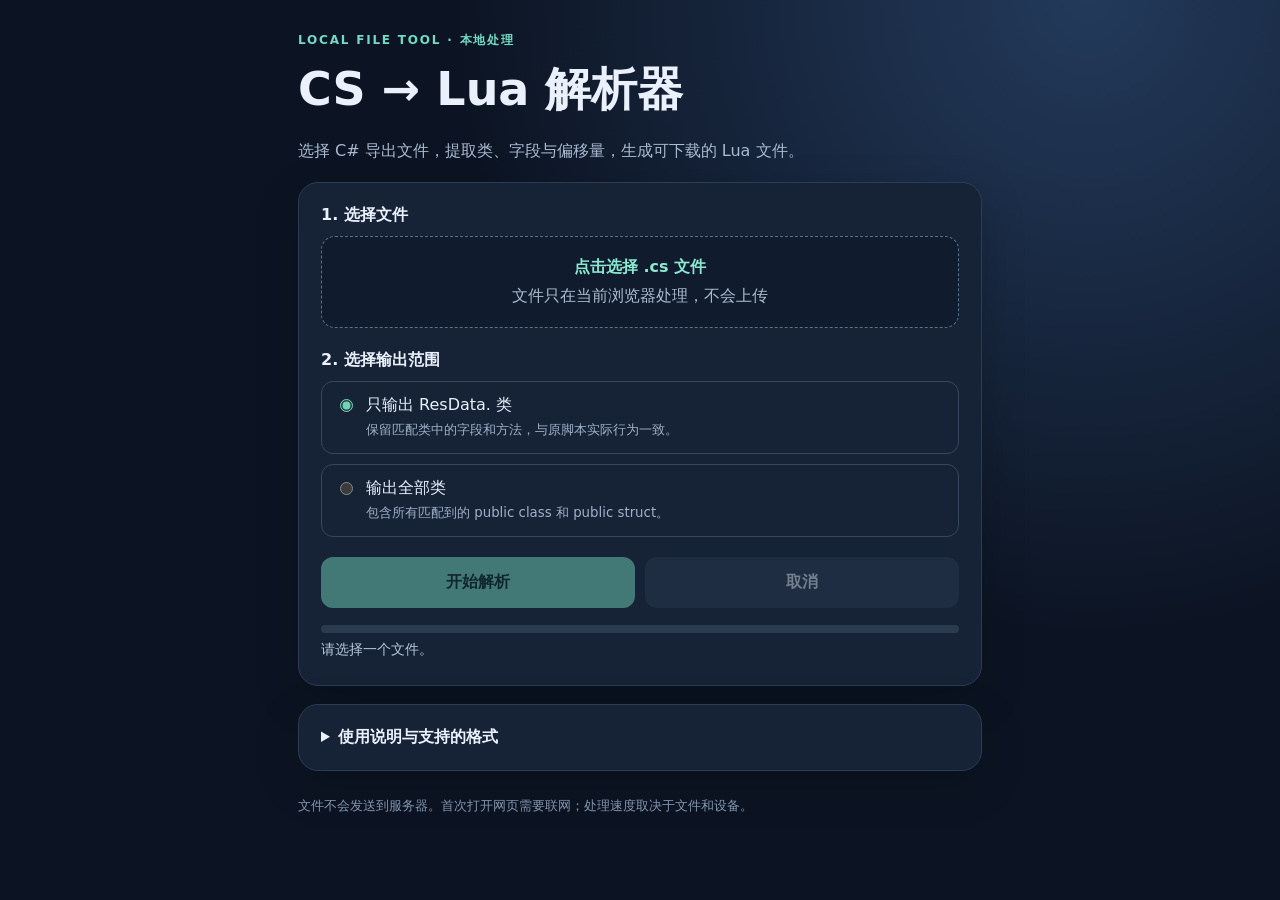
==== cs-lua-parser/index.html @ 9ba4535d "Add mobile C# to Lua parser" ====
<!doctype html>
<html lang="zh-CN"><head><meta charset="utf-8"><meta name="viewport" content="width=device-width,initial-scale=1"><meta name="theme-color" content="#111b2d"><title>CS → Lua 解析器</title><style>
:root{font-family:system-ui,-apple-system,sans-serif;color:#eaf1fc;background:#0c1423;color-scheme:dark}*{box-sizing:border-box}body{margin:0;background:radial-gradient(circle at 85% 0%,#233a5b,#0c1423 45%);min-height:100vh}main{max-width:720px;margin:auto;padding:32px 18px 60px}.tag{color:#72d9c3;font-size:12px;letter-spacing:.15em;font-weight:700}h1{font-size:clamp(30px,7vw,46px);margin:10px 0}p{color:#aabbd1;line-height:1.7}.card{background:#162337;border:1px solid #2b3d54;border-radius:20px;padding:22px;margin-top:18px;box-shadow:0 15px 45px #0003}.label{display:block;font-weight:700;margin:0 0 10px}.filebox{display:block;border:1px dashed #58718f;border-radius:14px;padding:20px;text-align:center;cursor:pointer;background:#101c2e}.filebox strong{color:#8be9d2}.filebox span{display:block;color:#aabbd1;margin-top:8px;word-break:break-all}input[type=file]{position:absolute;width:1px;height:1px;opacity:0}.options{display:grid;gap:10px}.option{display:flex;gap:10px;align-items:flex-start;border:1px solid #34475f;border-radius:12px;padding:13px;cursor:pointer}.option small{display:block;color:#9fb0c8;margin-top:4px;line-height:1.5}input[type=radio]{accent-color:#65d9bc;margin-top:4px}button,.download{border:0;border-radius:12px;font-size:16px;font-weight:700;padding:15px 18px;cursor:pointer}button.primary,.download{background:#79e2c5;color:#092a27}button:disabled{opacity:.45;cursor:not-allowed}.actions{display:flex;gap:10px;margin-top:20px;flex-wrap:wrap}.actions>*{flex:1;text-align:center}.secondary{background:#2a3b51;color:#e4edfa}.download{text-decoration:none;display:none}.bar{height:8px;background:#2c3c50;border-radius:8px;overflow:hidden;margin:17px 0 8px}.fill{height:100%;width:0;background:#79e2c5;transition:width .1s}.status{font-size:14px;color:#b6c8dd;min-height:22px}.stats{display:flex;gap:10px;flex-wrap:wrap;color:#aabbd1;font-size:13px}.stats span{background:#223147;border-radius:8px;padding:8px 10px}.note{font-size:13px}footer{color:#8295ae;font-size:13px;margin-top:24px;line-height:1.7}details summary{cursor:pointer;font-weight:700}code{color:#a6e8d6}
</style></head><body><main><div class="tag">LOCAL FILE TOOL · 本地处理</div><h1>CS → Lua 解析器</h1><p>选择 C# 导出文件，提取类、字段与偏移量，生成可下载的 Lua 文件。</p><section class="card"><label class="label" for="file">1. 选择文件</label><label class="filebox" for="file"><strong>点击选择 .cs 文件</strong><span id="filename">文件只在当前浏览器处理，不会上传</span></label><input id="file" type="file" accept=".cs,.txt,text/plain"><div style="margin-top:22px" class="label">2. 选择输出范围</div><div class="options"><label class="option"><input type="radio" name="mode" value="res" checked><span>只输出 ResData. 类<small>保留匹配类中的字段和方法，与原脚本实际行为一致。</small></span></label><label class="option"><input type="radio" name="mode" value="all"><span>输出全部类<small>包含所有匹配到的 public class 和 public struct。</small></span></label></div><div class="actions"><button id="start" class="primary" disabled>开始解析</button><button id="cancel" class="secondary" disabled>取消</button><a id="download" class="download" download="output.lua">下载 output.lua</a></div><div class="bar" role="progressbar" aria-label="解析进度" aria-valuemin="0" aria-valuemax="100" aria-valuenow="0"><div class="fill" id="fill"></div></div><div class="status" id="status" aria-live="polite">请选择一个文件。</div><div class="stats" id="stats"></div></section><section class="card"><details><summary>使用说明与支持的格式</summary><p>1. 选择手机里的 <code>.cs</code> 文件。<br>2. 选择输出范围并点击「开始解析」。<br>3. 完成后点击「下载 output.lua」。</p><p>按照原脚本的规则识别 <code>public class</code> / <code>public struct</code>、<code>// Fields</code> 和 <code>// Methods</code>；成员行需要包含分号、空格和 <code>//</code>，注释中需要有十六进制偏移量，如 <code>0x10</code>。这不是通用 C# 编译器。</p><p>同名字段或方法会生成重复的 Lua 键，读取 Lua 表时后者会覆盖前者。超大文件可能受到手机内存限制；建议处理时保持网页打开。</p></details></section><footer>文件不会发送到服务器。首次打开网页需要联网；处理速度取决于文件和设备。</footer></main>
<script id="worker-code" type="text/plain">
self.onmessage=async ({data:{file,mode}})=>{try{
 const start=performance.now(), decoder=new TextDecoder('utf-8'), chunkSize=1024*1024;
 let output=['result = {\n'], buffer='', position=0, current='', section='', hadFields=false, hadMethods=false, classes=0,fields=0,methods=0,lines=0;
 const quote=s=>'"'+s.replace(/\\/g,'\\\\').replace(/"/g,'\\"').replace(/\r/g,'\\r').replace(/\n/g,'\\n').replace(/\t/g,'\\t')+'"';
 function endClass(){if(!current)return;if(section)output.push('        },\n');if(!hadFields)output.push('        Fields = {},\n');if(!hadMethods)output.push('        Methods = {},\n');output.push('    },\n');current='';section='';}
 function line(s){lines++; if(/public class|public struct/.test(s)){endClass();let parts=s.trim().split(/\s+/);current=parts[2]||'';section='';hadFields=false;hadMethods=false;if(mode==='res'&&!current.startsWith('ResData.'))current='';if(current){classes++;output.push('    [',quote(current),'] = {\n');}}
 if(s.includes('// Fields')&&current){if(section==='methods')output.push('        },\n');section='fields';hadFields=true;output.push('        Fields = {\n');}
 if(s.includes('// Methods')&&current){if(section==='fields')output.push('        },\n');section='methods';hadMethods=true;output.push('        Methods = {\n');}
 if(!current||!section||!s.includes('; //'))return;let semi=s.indexOf(';'),comment=s.indexOf('//');if(semi<0||comment<0)return;let m=s.slice(comment).match(/0x[0-9a-fA-F]+/);if(!m)return;let decl=s.slice(0,semi).trim();if(section==='fields'){let p=decl.split(/\s+/),name=p.pop();let type=decl.replace(/\s*[^\s]+$/,'').replace(/^(public|private|protected|internal)\s+/,'').trim();if(name){fields++;output.push('            [',quote(name),'] = { offset = ',m[0],', type = ',quote(type),' },\n');}}else{let idx=decl.indexOf('('),name;if(idx>=0){let p=decl.slice(0,idx).split(/\s+/);name=p[p.length-1];}else name=(decl.match(/[a-zA-Z0-9_]+/)||[])[0];if(name){methods++;output.push('            [',quote(name),'] = { offset = ',m[0],', signature = ',quote(decl),' },\n');}} }
 while(position<file.size){let end=Math.min(position+chunkSize,file.size);buffer+=decoder.decode(await file.slice(position,end).arrayBuffer(),{stream:end<file.size});position=end;let startIndex=0,idx;while((idx=buffer.indexOf('\n',startIndex))!==-1){let row=buffer.slice(startIndex,idx);if(row.endsWith('\r'))row=row.slice(0,-1);line(row);startIndex=idx+1;}buffer=buffer.slice(startIndex);self.postMessage({type:'progress',percent:Math.floor(position/file.size*100)});}
 if(buffer)line(buffer.endsWith('\r')?buffer.slice(0,-1):buffer);endClass();output.push('}\n');const blob=new Blob(output,{type:'text/plain;charset=utf-8'});self.postMessage({type:'done',blob,classes,fields,methods,lines,seconds:((performance.now()-start)/1000).toFixed(2)});
 }catch(e){self.postMessage({type:'error',message:e.message||String(e)});}};
</script><script>
const file=document.querySelector('#file'),start=document.querySelector('#start'),cancel=document.querySelector('#cancel'),download=document.querySelector('#download'),status=document.querySelector('#status'),fill=document.querySelector('#fill'),bar=document.querySelector('[role=progressbar]'),stats=document.querySelector('#stats');let worker=null,url=null;
function progress(n){fill.style.width=n+'%';bar.setAttribute('aria-valuenow',n)}function resetDownload(){if(url)URL.revokeObjectURL(url);url=null;download.removeAttribute('href');download.style.display='none'}function stop(){if(worker){worker.terminate();worker=null}cancel.disabled=true;start.disabled=!file.files.length;file.disabled=false;document.querySelectorAll('[name=mode]').forEach(e=>e.disabled=false)}
file.addEventListener('change',()=>{resetDownload();stats.textContent='';progress(0);let f=file.files[0];document.querySelector('#filename').textContent=f?f.name+' · '+(f.size/1024/1024).toFixed(2)+' MB':'文件只在当前浏览器处理，不会上传';start.disabled=!f;status.textContent=f?'文件已就绪。':'请选择一个文件。'});
start.onclick=()=>{let f=file.files[0];if(!f)return;resetDownload();stats.textContent='';progress(0);start.disabled=true;cancel.disabled=false;file.disabled=true;document.querySelectorAll('[name=mode]').forEach(e=>e.disabled=true);status.textContent='正在本机解析，请保持页面打开…';let blob=new Blob([document.querySelector('#worker-code').textContent],{type:'text/javascript'}),workerUrl=URL.createObjectURL(blob);worker=new Worker(workerUrl);URL.revokeObjectURL(workerUrl);worker.onmessage=({data:d})=>{if(d.type==='progress'){progress(d.percent);status.textContent='正在解析：'+d.percent+'%';}else if(d.type==='done'){progress(100);url=URL.createObjectURL(d.blob);download.href=url;download.style.display='block';status.textContent=d.classes?'解析完成，可以下载。':'解析完成，但没有匹配到类。请检查筛选模式和文件格式。';for(const s of ['类 '+d.classes,'字段 '+d.fields,'方法 '+d.methods,'耗时 '+d.seconds+' 秒']){let el=document.createElement('span');el.textContent=s;stats.appendChild(el)}stop()}else if(d.type==='error'){status.textContent='解析失败：'+d.message;stop()}};worker.onerror=()=>{status.textContent='解析失败，请尝试更小的文件或更换浏览器。';stop()};worker.postMessage({file:f,mode:document.querySelector('[name=mode]:checked').value});};cancel.onclick=()=>{stop();progress(0);status.textContent='已取消解析。'};
</script></body></html>
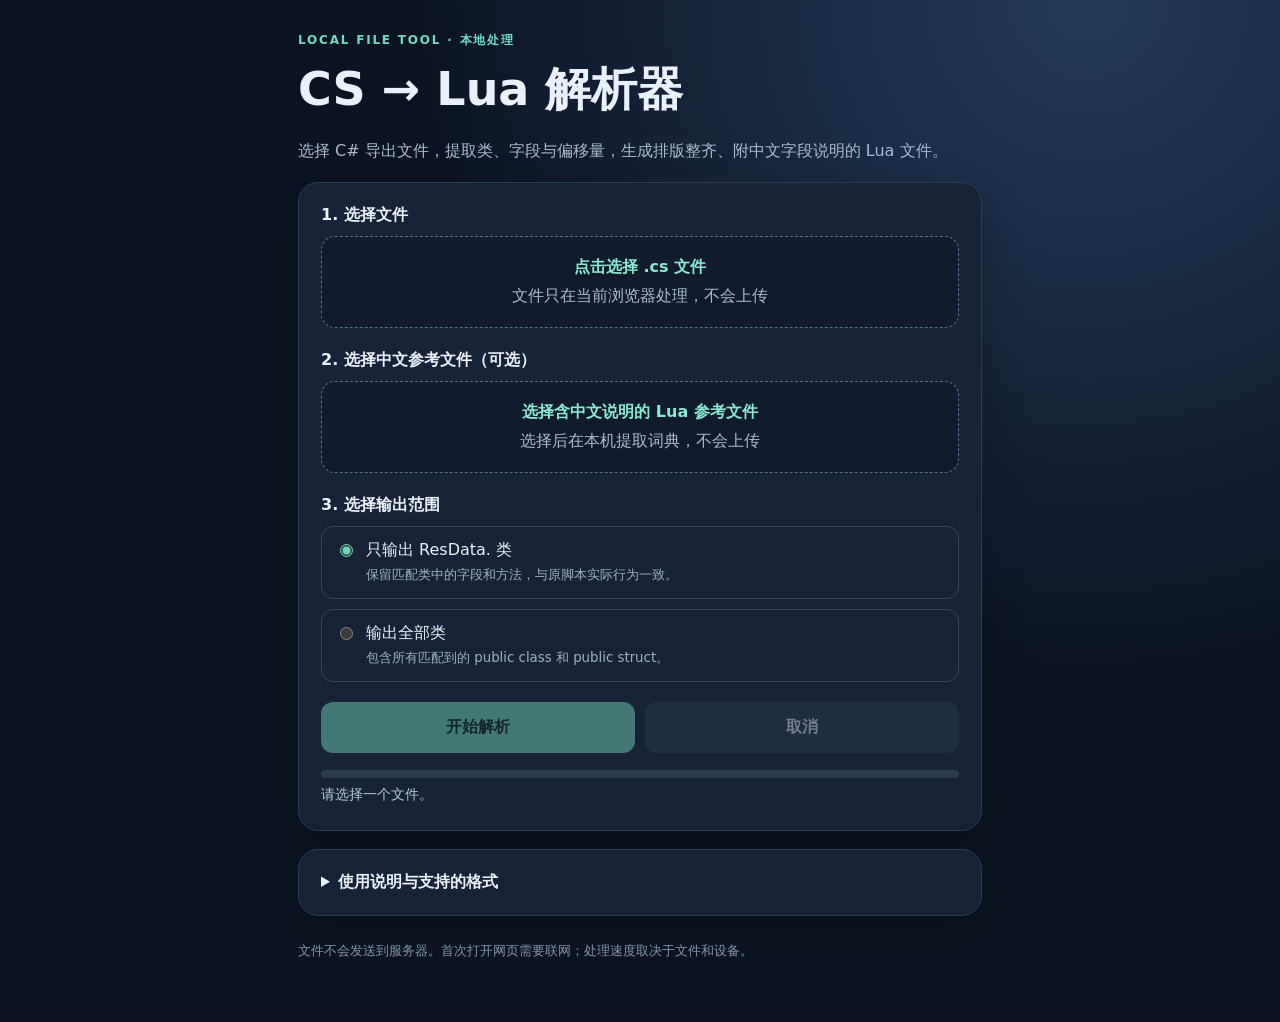
==== commit 73e016b3: "Format Lua output and support local translation references" ====
--- a/cs-lua-parser/index.html
+++ b/cs-lua-parser/index.html
@@ -1,23 +1,24 @@
 <!doctype html>
 <html lang="zh-CN"><head><meta charset="utf-8"><meta name="viewport" content="width=device-width,initial-scale=1"><meta name="theme-color" content="#111b2d"><title>CS → Lua 解析器</title><style>
 :root{font-family:system-ui,-apple-system,sans-serif;color:#eaf1fc;background:#0c1423;color-scheme:dark}*{box-sizing:border-box}body{margin:0;background:radial-gradient(circle at 85% 0%,#233a5b,#0c1423 45%);min-height:100vh}main{max-width:720px;margin:auto;padding:32px 18px 60px}.tag{color:#72d9c3;font-size:12px;letter-spacing:.15em;font-weight:700}h1{font-size:clamp(30px,7vw,46px);margin:10px 0}p{color:#aabbd1;line-height:1.7}.card{background:#162337;border:1px solid #2b3d54;border-radius:20px;padding:22px;margin-top:18px;box-shadow:0 15px 45px #0003}.label{display:block;font-weight:700;margin:0 0 10px}.filebox{display:block;border:1px dashed #58718f;border-radius:14px;padding:20px;text-align:center;cursor:pointer;background:#101c2e}.filebox strong{color:#8be9d2}.filebox span{display:block;color:#aabbd1;margin-top:8px;word-break:break-all}input[type=file]{position:absolute;width:1px;height:1px;opacity:0}.options{display:grid;gap:10px}.option{display:flex;gap:10px;align-items:flex-start;border:1px solid #34475f;border-radius:12px;padding:13px;cursor:pointer}.option small{display:block;color:#9fb0c8;margin-top:4px;line-height:1.5}input[type=radio]{accent-color:#65d9bc;margin-top:4px}button,.download{border:0;border-radius:12px;font-size:16px;font-weight:700;padding:15px 18px;cursor:pointer}button.primary,.download{background:#79e2c5;color:#092a27}button:disabled{opacity:.45;cursor:not-allowed}.actions{display:flex;gap:10px;margin-top:20px;flex-wrap:wrap}.actions>*{flex:1;text-align:center}.secondary{background:#2a3b51;color:#e4edfa}.download{text-decoration:none;display:none}.bar{height:8px;background:#2c3c50;border-radius:8px;overflow:hidden;margin:17px 0 8px}.fill{height:100%;width:0;background:#79e2c5;transition:width .1s}.status{font-size:14px;color:#b6c8dd;min-height:22px}.stats{display:flex;gap:10px;flex-wrap:wrap;color:#aabbd1;font-size:13px}.stats span{background:#223147;border-radius:8px;padding:8px 10px}.note{font-size:13px}footer{color:#8295ae;font-size:13px;margin-top:24px;line-height:1.7}details summary{cursor:pointer;font-weight:700}code{color:#a6e8d6}
-</style></head><body><main><div class="tag">LOCAL FILE TOOL · 本地处理</div><h1>CS → Lua 解析器</h1><p>选择 C# 导出文件，提取类、字段与偏移量，生成可下载的 Lua 文件。</p><section class="card"><label class="label" for="file">1. 选择文件</label><label class="filebox" for="file"><strong>点击选择 .cs 文件</strong><span id="filename">文件只在当前浏览器处理，不会上传</span></label><input id="file" type="file" accept=".cs,.txt,text/plain"><div style="margin-top:22px" class="label">2. 选择输出范围</div><div class="options"><label class="option"><input type="radio" name="mode" value="res" checked><span>只输出 ResData. 类<small>保留匹配类中的字段和方法，与原脚本实际行为一致。</small></span></label><label class="option"><input type="radio" name="mode" value="all"><span>输出全部类<small>包含所有匹配到的 public class 和 public struct。</small></span></label></div><div class="actions"><button id="start" class="primary" disabled>开始解析</button><button id="cancel" class="secondary" disabled>取消</button><a id="download" class="download" download="output.lua">下载 output.lua</a></div><div class="bar" role="progressbar" aria-label="解析进度" aria-valuemin="0" aria-valuemax="100" aria-valuenow="0"><div class="fill" id="fill"></div></div><div class="status" id="status" aria-live="polite">请选择一个文件。</div><div class="stats" id="stats"></div></section><section class="card"><details><summary>使用说明与支持的格式</summary><p>1. 选择手机里的 <code>.cs</code> 文件。<br>2. 选择输出范围并点击「开始解析」。<br>3. 完成后点击「下载 output.lua」。</p><p>按照原脚本的规则识别 <code>public class</code> / <code>public struct</code>、<code>// Fields</code> 和 <code>// Methods</code>；成员行需要包含分号、空格和 <code>//</code>，注释中需要有十六进制偏移量，如 <code>0x10</code>。这不是通用 C# 编译器。</p><p>同名字段或方法会生成重复的 Lua 键，读取 Lua 表时后者会覆盖前者。超大文件可能受到手机内存限制；建议处理时保持网页打开。</p></details></section><footer>文件不会发送到服务器。首次打开网页需要联网；处理速度取决于文件和设备。</footer></main>
+</style></head><body><main><div class="tag">LOCAL FILE TOOL · 本地处理</div><h1>CS → Lua 解析器</h1><p>选择 C# 导出文件，提取类、字段与偏移量，生成排版整齐、附中文字段说明的 Lua 文件。</p><section class="card"><label class="label" for="file">1. 选择文件</label><label class="filebox" for="file"><strong>点击选择 .cs 文件</strong><span id="filename">文件只在当前浏览器处理，不会上传</span></label><input id="file" type="file" accept=".cs,.txt,text/plain"><div style="margin-top:22px" class="label">2. 选择中文参考文件（可选）</div><label class="filebox" for="reference"><strong>选择含中文说明的 Lua 参考文件</strong><span id="refname">选择后在本机提取词典，不会上传</span></label><input id="reference" type="file" accept=".lua,.bin,.txt,text/plain"><div style="margin-top:22px" class="label">3. 选择输出范围</div><div class="options"><label class="option"><input type="radio" name="mode" value="res" checked><span>只输出 ResData. 类<small>保留匹配类中的字段和方法，与原脚本实际行为一致。</small></span></label><label class="option"><input type="radio" name="mode" value="all"><span>输出全部类<small>包含所有匹配到的 public class 和 public struct。</small></span></label></div><div class="actions"><button id="start" class="primary" disabled>开始解析</button><button id="cancel" class="secondary" disabled>取消</button><a id="download" class="download" download="output.lua">下载 output.lua</a></div><div class="bar" role="progressbar" aria-label="解析进度" aria-valuemin="0" aria-valuemax="100" aria-valuenow="0"><div class="fill" id="fill"></div></div><div class="status" id="status" aria-live="polite">请选择一个文件。</div><div class="stats" id="stats"></div></section><section class="card"><details><summary>使用说明与支持的格式</summary><p>1. 选择手机里的 <code>.cs</code> 文件。<br>2. 选择输出范围并点击「开始解析」。<br>3. 如需中文说明，选择含中文的 Lua 参考文件。<br>4. 完成后点击「下载 output.lua」。</p><p>按照原脚本的规则识别 <code>public class</code> / <code>public struct</code>、<code>// Fields</code> 和 <code>// Methods</code>；成员行需要包含分号、空格和 <code>//</code>，注释中需要有十六进制偏移量，如 <code>0x10</code>。这不是通用 C# 编译器。</p><p>选择参考文件后，字段中文说明根据参考文件中的名称匹配，优先匹配类名和字段名，其次使用含义唯一的字段名；不匹配时保留原文，说明仅供参考。中文写在注释中，不会改变原有数据。<br>同名字段或方法会生成重复的 Lua 键，读取 Lua 表时后者会覆盖前者。超大文件可能受到手机内存限制；建议处理时保持网页打开。</p></details></section><footer>文件不会发送到服务器。首次打开网页需要联网；处理速度取决于文件和设备。</footer></main>
 <script id="worker-code" type="text/plain">
-self.onmessage=async ({data:{file,mode}})=>{try{
+self.onmessage=async ({data:{file,mode,translations}})=>{try{
  const start=performance.now(), decoder=new TextDecoder('utf-8'), chunkSize=1024*1024;
- let output=['result = {\n'], buffer='', position=0, current='', section='', hadFields=false, hadMethods=false, classes=0,fields=0,methods=0,lines=0;
+ let output=['result = {\n'], buffer='', position=0, current='', section='', hadFields=false, hadMethods=false, classes=0,fields=0,methods=0,lines=0,translated=0;
  const quote=s=>'"'+s.replace(/\\/g,'\\\\').replace(/"/g,'\\"').replace(/\r/g,'\\r').replace(/\n/g,'\\n').replace(/\t/g,'\\t')+'"';
  function endClass(){if(!current)return;if(section)output.push('        },\n');if(!hadFields)output.push('        Fields = {},\n');if(!hadMethods)output.push('        Methods = {},\n');output.push('    },\n');current='';section='';}
  function line(s){lines++; if(/public class|public struct/.test(s)){endClass();let parts=s.trim().split(/\s+/);current=parts[2]||'';section='';hadFields=false;hadMethods=false;if(mode==='res'&&!current.startsWith('ResData.'))current='';if(current){classes++;output.push('    [',quote(current),'] = {\n');}}
  if(s.includes('// Fields')&&current){if(section==='methods')output.push('        },\n');section='fields';hadFields=true;output.push('        Fields = {\n');}
  if(s.includes('// Methods')&&current){if(section==='fields')output.push('        },\n');section='methods';hadMethods=true;output.push('        Methods = {\n');}
- if(!current||!section||!s.includes('; //'))return;let semi=s.indexOf(';'),comment=s.indexOf('//');if(semi<0||comment<0)return;let m=s.slice(comment).match(/0x[0-9a-fA-F]+/);if(!m)return;let decl=s.slice(0,semi).trim();if(section==='fields'){let p=decl.split(/\s+/),name=p.pop();let type=decl.replace(/\s*[^\s]+$/,'').replace(/^(public|private|protected|internal)\s+/,'').trim();if(name){fields++;output.push('            [',quote(name),'] = { offset = ',m[0],', type = ',quote(type),' },\n');}}else{let idx=decl.indexOf('('),name;if(idx>=0){let p=decl.slice(0,idx).split(/\s+/);name=p[p.length-1];}else name=(decl.match(/[a-zA-Z0-9_]+/)||[])[0];if(name){methods++;output.push('            [',quote(name),'] = { offset = ',m[0],', signature = ',quote(decl),' },\n');}} }
+ if(!current||!section||!s.includes('; //'))return;let semi=s.indexOf(';'),comment=s.indexOf('//');if(semi<0||comment<0)return;let m=s.slice(comment).match(/0x[0-9a-fA-F]+/);if(!m)return;let decl=s.slice(0,semi).trim();if(section==='fields'){let p=decl.split(/\s+/),name=p.pop();let type=decl.replace(/\s*[^\s]+$/,'').replace(/^(public|private|protected|internal)\s+/,'').trim();if(name){fields++;let className=current.split('.').pop(), direct=(translations.classes[className]||{})[name], fallback=translations.unique[name], translation=direct||fallback;if(translation)translated++;output.push('            [',quote(name),'] = {\n                offset = ',m[0],',\n                type = ',quote(type),',\n            },',translation?' -- '+translation.replace(/[\r\n]/g,' '):'', '\n');}}else{let idx=decl.indexOf('('),name;if(idx>=0){let p=decl.slice(0,idx).split(/\s+/);name=p[p.length-1];}else name=(decl.match(/[a-zA-Z0-9_]+/)||[])[0];if(name){methods++;output.push('            [',quote(name),'] = {\n                offset = ',m[0],',\n                signature = ',quote(decl),',\n            },\n');}} }
  while(position<file.size){let end=Math.min(position+chunkSize,file.size);buffer+=decoder.decode(await file.slice(position,end).arrayBuffer(),{stream:end<file.size});position=end;let startIndex=0,idx;while((idx=buffer.indexOf('\n',startIndex))!==-1){let row=buffer.slice(startIndex,idx);if(row.endsWith('\r'))row=row.slice(0,-1);line(row);startIndex=idx+1;}buffer=buffer.slice(startIndex);self.postMessage({type:'progress',percent:Math.floor(position/file.size*100)});}
- if(buffer)line(buffer.endsWith('\r')?buffer.slice(0,-1):buffer);endClass();output.push('}\n');const blob=new Blob(output,{type:'text/plain;charset=utf-8'});self.postMessage({type:'done',blob,classes,fields,methods,lines,seconds:((performance.now()-start)/1000).toFixed(2)});
+ if(buffer)line(buffer.endsWith('\r')?buffer.slice(0,-1):buffer);endClass();output.push('}\n');const blob=new Blob(output,{type:'text/plain;charset=utf-8'});self.postMessage({type:'done',blob,classes,fields,methods,lines,translated,seconds:((performance.now()-start)/1000).toFixed(2)});
  }catch(e){self.postMessage({type:'error',message:e.message||String(e)});}};
 </script><script>
-const file=document.querySelector('#file'),start=document.querySelector('#start'),cancel=document.querySelector('#cancel'),download=document.querySelector('#download'),status=document.querySelector('#status'),fill=document.querySelector('#fill'),bar=document.querySelector('[role=progressbar]'),stats=document.querySelector('#stats');let worker=null,url=null;
-function progress(n){fill.style.width=n+'%';bar.setAttribute('aria-valuenow',n)}function resetDownload(){if(url)URL.revokeObjectURL(url);url=null;download.removeAttribute('href');download.style.display='none'}function stop(){if(worker){worker.terminate();worker=null}cancel.disabled=true;start.disabled=!file.files.length;file.disabled=false;document.querySelectorAll('[name=mode]').forEach(e=>e.disabled=false)}
+const file=document.querySelector('#file'),start=document.querySelector('#start'),cancel=document.querySelector('#cancel'),download=document.querySelector('#download'),status=document.querySelector('#status'),fill=document.querySelector('#fill'),bar=document.querySelector('[role=progressbar]'),stats=document.querySelector('#stats');let worker=null,url=null,translations={classes:{},unique:{}};const reference=document.querySelector('#reference');
+function progress(n){fill.style.width=n+'%';bar.setAttribute('aria-valuenow',n)}function resetDownload(){if(url)URL.revokeObjectURL(url);url=null;download.removeAttribute('href');download.style.display='none'}function stop(){reference.disabled=false;if(worker){worker.terminate();worker=null}cancel.disabled=true;start.disabled=!file.files.length;file.disabled=false;document.querySelectorAll('[name=mode]').forEach(e=>e.disabled=false)}
 file.addEventListener('change',()=>{resetDownload();stats.textContent='';progress(0);let f=file.files[0];document.querySelector('#filename').textContent=f?f.name+' · '+(f.size/1024/1024).toFixed(2)+' MB':'文件只在当前浏览器处理，不会上传';start.disabled=!f;status.textContent=f?'文件已就绪。':'请选择一个文件。'});
-start.onclick=()=>{let f=file.files[0];if(!f)return;resetDownload();stats.textContent='';progress(0);start.disabled=true;cancel.disabled=false;file.disabled=true;document.querySelectorAll('[name=mode]').forEach(e=>e.disabled=true);status.textContent='正在本机解析，请保持页面打开…';let blob=new Blob([document.querySelector('#worker-code').textContent],{type:'text/javascript'}),workerUrl=URL.createObjectURL(blob);worker=new Worker(workerUrl);URL.revokeObjectURL(workerUrl);worker.onmessage=({data:d})=>{if(d.type==='progress'){progress(d.percent);status.textContent='正在解析：'+d.percent+'%';}else if(d.type==='done'){progress(100);url=URL.createObjectURL(d.blob);download.href=url;download.style.display='block';status.textContent=d.classes?'解析完成，可以下载。':'解析完成，但没有匹配到类。请检查筛选模式和文件格式。';for(const s of ['类 '+d.classes,'字段 '+d.fields,'方法 '+d.methods,'耗时 '+d.seconds+' 秒']){let el=document.createElement('span');el.textContent=s;stats.appendChild(el)}stop()}else if(d.type==='error'){status.textContent='解析失败：'+d.message;stop()}};worker.onerror=()=>{status.textContent='解析失败，请尝试更小的文件或更换浏览器。';stop()};worker.postMessage({file:f,mode:document.querySelector('[name=mode]:checked').value});};cancel.onclick=()=>{stop();progress(0);status.textContent='已取消解析。'};
+reference.addEventListener('change',async()=>{const f=reference.files[0];translations={classes:{},unique:{}};document.querySelector('#refname').textContent=f?'正在读取 '+f.name+'…':'选择后在本机提取词典，不会上传';if(!f)return;start.disabled=true;try{const text=await f.text(), candidates=Object.create(null);let cls='';for(const line of text.split(/\r?\n/)){let c=line.match(/^\s*\['([^']+)'\] = \{\s*-- table\(/);if(c&&!line.startsWith('\t\t'))cls=c[1];let m=line.match(/\['name'\] = '([^']*)'/);if(!m)continue;let parts=m[1].split('\\n');if(parts.length<2||!/[\u4e00-\u9fff]/.test(parts[1]))continue;let words=parts[0].trim().split(/\s+/),name=words[words.length-1],zh=parts[1];if(!name||!zh)continue;(translations.classes[cls]??=Object.create(null))[name]=zh;(candidates[name]??=new Set()).add(zh)}for(const [name,values] of Object.entries(candidates))if(values.size===1)translations.unique[name]=[...values][0];document.querySelector('#refname').textContent=f.name+' · 已加载 '+Object.keys(translations.unique).length+' 条不冲突字段说明';}catch(e){document.querySelector('#refname').textContent='参考文件读取失败：'+e.message}finally{start.disabled=!file.files.length}});
+start.onclick=()=>{let f=file.files[0];if(!f)return;resetDownload();stats.textContent='';progress(0);start.disabled=true;cancel.disabled=false;file.disabled=true;reference.disabled=true;document.querySelectorAll('[name=mode]').forEach(e=>e.disabled=true);status.textContent='正在本机解析，请保持页面打开…';let blob=new Blob([document.querySelector('#worker-code').textContent],{type:'text/javascript'}),workerUrl=URL.createObjectURL(blob);worker=new Worker(workerUrl);URL.revokeObjectURL(workerUrl);worker.onmessage=({data:d})=>{if(d.type==='progress'){progress(d.percent);status.textContent='正在解析：'+d.percent+'%';}else if(d.type==='done'){progress(100);url=URL.createObjectURL(d.blob);download.href=url;download.style.display='block';status.textContent=d.classes?'解析完成，可以下载。':'解析完成，但没有匹配到类。请检查筛选模式和文件格式。';for(const s of ['类 '+d.classes,'字段 '+d.fields,'方法 '+d.methods,'已翻译字段 '+d.translated,'耗时 '+d.seconds+' 秒']){let el=document.createElement('span');el.textContent=s;stats.appendChild(el)}stop()}else if(d.type==='error'){status.textContent='解析失败：'+d.message;stop()}};worker.onerror=()=>{status.textContent='解析失败，请尝试更小的文件或更换浏览器。';stop()};worker.postMessage({file:f,mode:document.querySelector('[name=mode]:checked').value,translations});};cancel.onclick=()=>{stop();progress(0);status.textContent='已取消解析。'};
 </script></body></html>
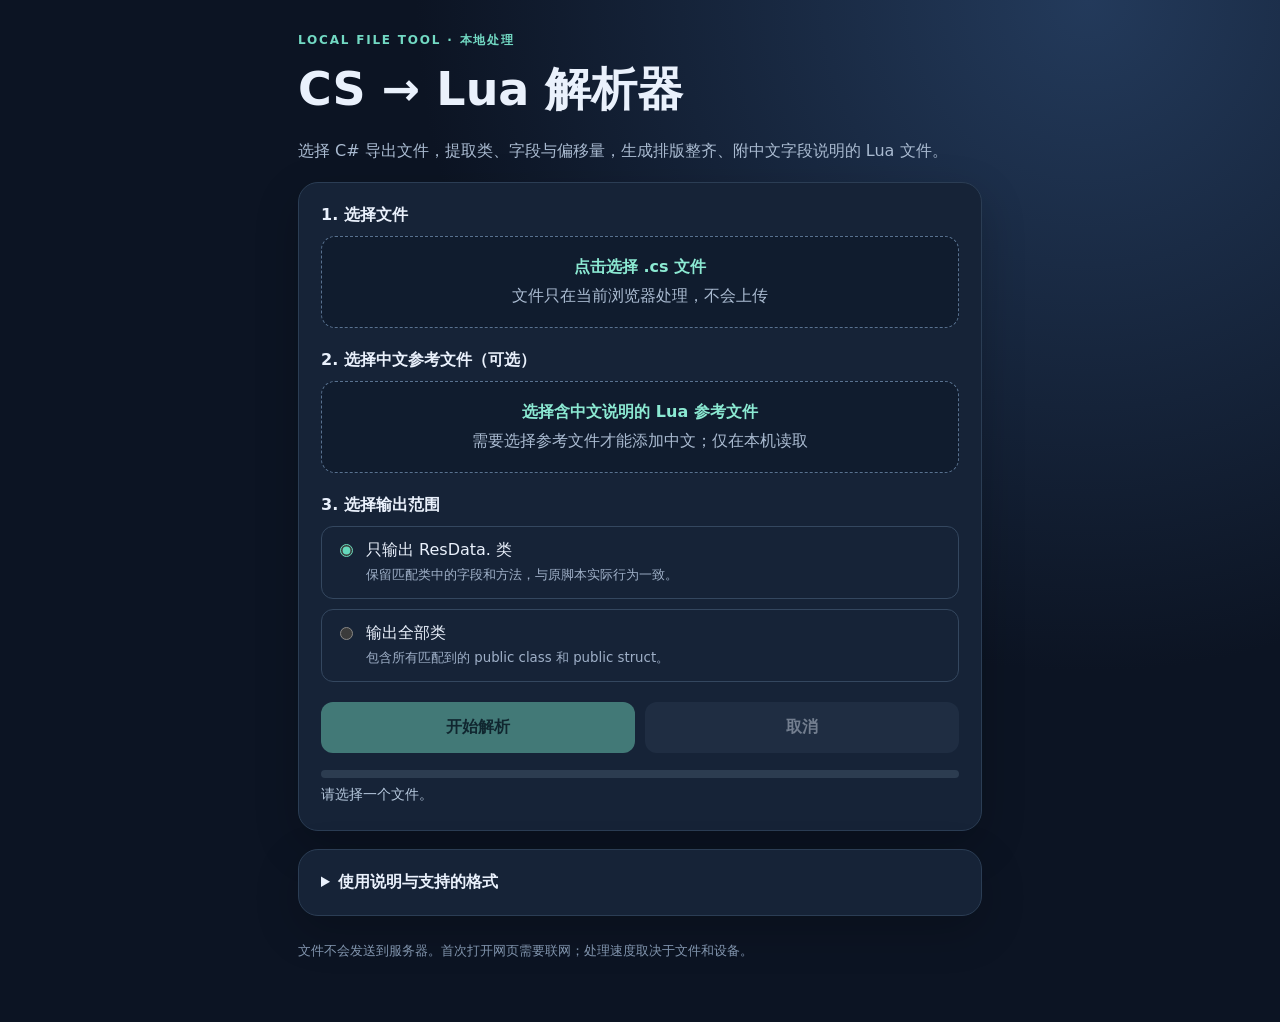
==== commit e8323b29: "Handle more C# field and class formats" ====
--- a/cs-lua-parser/index.html
+++ b/cs-lua-parser/index.html
@@ -1,17 +1,17 @@
 <!doctype html>
 <html lang="zh-CN"><head><meta charset="utf-8"><meta name="viewport" content="width=device-width,initial-scale=1"><meta name="theme-color" content="#111b2d"><title>CS → Lua 解析器</title><style>
 :root{font-family:system-ui,-apple-system,sans-serif;color:#eaf1fc;background:#0c1423;color-scheme:dark}*{box-sizing:border-box}body{margin:0;background:radial-gradient(circle at 85% 0%,#233a5b,#0c1423 45%);min-height:100vh}main{max-width:720px;margin:auto;padding:32px 18px 60px}.tag{color:#72d9c3;font-size:12px;letter-spacing:.15em;font-weight:700}h1{font-size:clamp(30px,7vw,46px);margin:10px 0}p{color:#aabbd1;line-height:1.7}.card{background:#162337;border:1px solid #2b3d54;border-radius:20px;padding:22px;margin-top:18px;box-shadow:0 15px 45px #0003}.label{display:block;font-weight:700;margin:0 0 10px}.filebox{display:block;border:1px dashed #58718f;border-radius:14px;padding:20px;text-align:center;cursor:pointer;background:#101c2e}.filebox strong{color:#8be9d2}.filebox span{display:block;color:#aabbd1;margin-top:8px;word-break:break-all}input[type=file]{position:absolute;width:1px;height:1px;opacity:0}.options{display:grid;gap:10px}.option{display:flex;gap:10px;align-items:flex-start;border:1px solid #34475f;border-radius:12px;padding:13px;cursor:pointer}.option small{display:block;color:#9fb0c8;margin-top:4px;line-height:1.5}input[type=radio]{accent-color:#65d9bc;margin-top:4px}button,.download{border:0;border-radius:12px;font-size:16px;font-weight:700;padding:15px 18px;cursor:pointer}button.primary,.download{background:#79e2c5;color:#092a27}button:disabled{opacity:.45;cursor:not-allowed}.actions{display:flex;gap:10px;margin-top:20px;flex-wrap:wrap}.actions>*{flex:1;text-align:center}.secondary{background:#2a3b51;color:#e4edfa}.download{text-decoration:none;display:none}.bar{height:8px;background:#2c3c50;border-radius:8px;overflow:hidden;margin:17px 0 8px}.fill{height:100%;width:0;background:#79e2c5;transition:width .1s}.status{font-size:14px;color:#b6c8dd;min-height:22px}.stats{display:flex;gap:10px;flex-wrap:wrap;color:#aabbd1;font-size:13px}.stats span{background:#223147;border-radius:8px;padding:8px 10px}.note{font-size:13px}footer{color:#8295ae;font-size:13px;margin-top:24px;line-height:1.7}details summary{cursor:pointer;font-weight:700}code{color:#a6e8d6}
-</style></head><body><main><div class="tag">LOCAL FILE TOOL · 本地处理</div><h1>CS → Lua 解析器</h1><p>选择 C# 导出文件，提取类、字段与偏移量，生成排版整齐、附中文字段说明的 Lua 文件。</p><section class="card"><label class="label" for="file">1. 选择文件</label><label class="filebox" for="file"><strong>点击选择 .cs 文件</strong><span id="filename">文件只在当前浏览器处理，不会上传</span></label><input id="file" type="file" accept=".cs,.txt,text/plain"><div style="margin-top:22px" class="label">2. 选择中文参考文件（可选）</div><label class="filebox" for="reference"><strong>选择含中文说明的 Lua 参考文件</strong><span id="refname">选择后在本机提取词典，不会上传</span></label><input id="reference" type="file" accept=".lua,.bin,.txt,text/plain"><div style="margin-top:22px" class="label">3. 选择输出范围</div><div class="options"><label class="option"><input type="radio" name="mode" value="res" checked><span>只输出 ResData. 类<small>保留匹配类中的字段和方法，与原脚本实际行为一致。</small></span></label><label class="option"><input type="radio" name="mode" value="all"><span>输出全部类<small>包含所有匹配到的 public class 和 public struct。</small></span></label></div><div class="actions"><button id="start" class="primary" disabled>开始解析</button><button id="cancel" class="secondary" disabled>取消</button><a id="download" class="download" download="output.lua">下载 output.lua</a></div><div class="bar" role="progressbar" aria-label="解析进度" aria-valuemin="0" aria-valuemax="100" aria-valuenow="0"><div class="fill" id="fill"></div></div><div class="status" id="status" aria-live="polite">请选择一个文件。</div><div class="stats" id="stats"></div></section><section class="card"><details><summary>使用说明与支持的格式</summary><p>1. 选择手机里的 <code>.cs</code> 文件。<br>2. 选择输出范围并点击「开始解析」。<br>3. 如需中文说明，选择含中文的 Lua 参考文件。<br>4. 完成后点击「下载 output.lua」。</p><p>按照原脚本的规则识别 <code>public class</code> / <code>public struct</code>、<code>// Fields</code> 和 <code>// Methods</code>；成员行需要包含分号、空格和 <code>//</code>，注释中需要有十六进制偏移量，如 <code>0x10</code>。这不是通用 C# 编译器。</p><p>选择参考文件后，字段中文说明根据参考文件中的名称匹配，优先匹配类名和字段名，其次使用含义唯一的字段名；不匹配时保留原文，说明仅供参考。中文写在注释中，不会改变原有数据。<br>同名字段或方法会生成重复的 Lua 键，读取 Lua 表时后者会覆盖前者。超大文件可能受到手机内存限制；建议处理时保持网页打开。</p></details></section><footer>文件不会发送到服务器。首次打开网页需要联网；处理速度取决于文件和设备。</footer></main>
+</style></head><body><main><div class="tag">LOCAL FILE TOOL · 本地处理</div><h1>CS → Lua 解析器</h1><p>选择 C# 导出文件，提取类、字段与偏移量，生成排版整齐、附中文字段说明的 Lua 文件。</p><section class="card"><label class="label" for="file">1. 选择文件</label><label class="filebox" for="file"><strong>点击选择 .cs 文件</strong><span id="filename">文件只在当前浏览器处理，不会上传</span></label><input id="file" type="file" accept=".cs,.txt,text/plain"><div style="margin-top:22px" class="label">2. 选择中文参考文件（可选）</div><label class="filebox" for="reference"><strong>选择含中文说明的 Lua 参考文件</strong><span id="refname">需要选择参考文件才能添加中文；仅在本机读取</span></label><input id="reference" type="file" accept=".lua,.bin,.txt,text/plain"><div style="margin-top:22px" class="label">3. 选择输出范围</div><div class="options"><label class="option"><input type="radio" name="mode" value="res" checked><span>只输出 ResData. 类<small>保留匹配类中的字段和方法，与原脚本实际行为一致。</small></span></label><label class="option"><input type="radio" name="mode" value="all"><span>输出全部类<small>包含所有匹配到的 public class 和 public struct。</small></span></label></div><div class="actions"><button id="start" class="primary" disabled>开始解析</button><button id="cancel" class="secondary" disabled>取消</button><a id="download" class="download" download="output.lua">下载 output.lua</a></div><div class="bar" role="progressbar" aria-label="解析进度" aria-valuemin="0" aria-valuemax="100" aria-valuenow="0"><div class="fill" id="fill"></div></div><div class="status" id="status" aria-live="polite">请选择一个文件。</div><div class="stats" id="stats"></div></section><section class="card"><details><summary>使用说明与支持的格式</summary><p>1. 选择手机里的 <code>.cs</code> 文件。<br>2. 选择输出范围并点击「开始解析」。<br>3. 如需中文说明，选择含中文的 Lua 参考文件。<br>4. 完成后点击「下载 output.lua」。</p><p>按照原脚本的规则识别 <code>public class</code> / <code>public struct</code>、<code>// Fields</code> 和 <code>// Methods</code>；成员行需要包含分号和 <code>//</code>，注释中需要有十六进制偏移量，如 <code>0x10</code>。这不是通用 C# 编译器。</p><p>选择参考文件后，字段中文说明根据参考文件中的名称匹配，优先匹配类名和字段名，其次使用含义唯一的字段名；不匹配时保留原文，说明仅供参考。中文写在注释中，不会改变原有数据。<br>同名字段或方法会生成重复的 Lua 键，读取 Lua 表时后者会覆盖前者。超大文件可能受到手机内存限制；建议处理时保持网页打开。</p></details></section><footer>文件不会发送到服务器。首次打开网页需要联网；处理速度取决于文件和设备。</footer></main>
 <script id="worker-code" type="text/plain">
 self.onmessage=async ({data:{file,mode,translations}})=>{try{
  const start=performance.now(), decoder=new TextDecoder('utf-8'), chunkSize=1024*1024;
- let output=['result = {\n'], buffer='', position=0, current='', section='', hadFields=false, hadMethods=false, classes=0,fields=0,methods=0,lines=0,translated=0;
+ let output=['result = {\n'], buffer='', position=0, current='', section='', hadFields=false, hadMethods=false, classes=0,fields=0,methods=0,lines=0,translated=0,namespace='';
  const quote=s=>'"'+s.replace(/\\/g,'\\\\').replace(/"/g,'\\"').replace(/\r/g,'\\r').replace(/\n/g,'\\n').replace(/\t/g,'\\t')+'"';
  function endClass(){if(!current)return;if(section)output.push('        },\n');if(!hadFields)output.push('        Fields = {},\n');if(!hadMethods)output.push('        Methods = {},\n');output.push('    },\n');current='';section='';}
- function line(s){lines++; if(/public class|public struct/.test(s)){endClass();let parts=s.trim().split(/\s+/);current=parts[2]||'';section='';hadFields=false;hadMethods=false;if(mode==='res'&&!current.startsWith('ResData.'))current='';if(current){classes++;output.push('    [',quote(current),'] = {\n');}}
+ function line(s){lines++; const ns=s.match(/^\s*\/\/\s*Namespace:\s*(.*?)\s*$/);if(ns){namespace=ns[1];return}const declaration=s.match(/^\s*(?:\[[^\]]+\]\s*)*(?:(?:public|private|protected|internal|abstract|sealed|static|partial|readonly|unsafe|new|ref)\s+)*(class|struct)\s+([^\s:{]+)/);if(declaration){endClass();let name=declaration[2];current=name.includes('.')||!namespace?name:namespace+'.'+name;section='';hadFields=false;hadMethods=false;if(mode==='res'&&!current.startsWith('ResData.'))current='';if(current){classes++;output.push('    [',quote(current),'] = {\n');}}
  if(s.includes('// Fields')&&current){if(section==='methods')output.push('        },\n');section='fields';hadFields=true;output.push('        Fields = {\n');}
  if(s.includes('// Methods')&&current){if(section==='fields')output.push('        },\n');section='methods';hadMethods=true;output.push('        Methods = {\n');}
- if(!current||!section||!s.includes('; //'))return;let semi=s.indexOf(';'),comment=s.indexOf('//');if(semi<0||comment<0)return;let m=s.slice(comment).match(/0x[0-9a-fA-F]+/);if(!m)return;let decl=s.slice(0,semi).trim();if(section==='fields'){let p=decl.split(/\s+/),name=p.pop();let type=decl.replace(/\s*[^\s]+$/,'').replace(/^(public|private|protected|internal)\s+/,'').trim();if(name){fields++;let className=current.split('.').pop(), direct=(translations.classes[className]||{})[name], fallback=translations.unique[name], translation=direct||fallback;if(translation)translated++;output.push('            [',quote(name),'] = {\n                offset = ',m[0],',\n                type = ',quote(type),',\n            },',translation?' -- '+translation.replace(/[\r\n]/g,' '):'', '\n');}}else{let idx=decl.indexOf('('),name;if(idx>=0){let p=decl.slice(0,idx).split(/\s+/);name=p[p.length-1];}else name=(decl.match(/[a-zA-Z0-9_]+/)||[])[0];if(name){methods++;output.push('            [',quote(name),'] = {\n                offset = ',m[0],',\n                signature = ',quote(decl),',\n            },\n');}} }
+ if(!current||!section||!/;\s*\/\//.test(s))return;let semi=s.indexOf(';'),comment=s.indexOf('//');if(semi<0||comment<0)return;let m=s.slice(comment).match(/0x[0-9a-fA-F]+/);if(!m)return;let decl=s.slice(0,semi).trim();if(section==='fields'){decl=decl.replace(/\s*=.*$/, '').trim();let p=decl.split(/\s+/),name=p.pop();let type=decl.replace(/\s*[^\s]+$/,'').replace(/^(public|private|protected|internal)\s+/,'').trim();if(name){fields++;let className=current.split('.').pop(), direct=(translations.classes[className]||{})[name], fallback=translations.unique[name], translation=direct||fallback;if(translation)translated++;output.push('            [',quote(name),'] = {\n                offset = ',m[0],',\n                type = ',quote(type),',\n            },',translation?' -- '+translation.replace(/[\r\n]/g,' '):'', '\n');}}else{let idx=decl.indexOf('('),name;if(idx>=0){let p=decl.slice(0,idx).split(/\s+/);name=p[p.length-1];}else name=(decl.match(/[a-zA-Z0-9_]+/)||[])[0];if(name){methods++;output.push('            [',quote(name),'] = {\n                offset = ',m[0],',\n                signature = ',quote(decl),',\n            },\n');}} }
  while(position<file.size){let end=Math.min(position+chunkSize,file.size);buffer+=decoder.decode(await file.slice(position,end).arrayBuffer(),{stream:end<file.size});position=end;let startIndex=0,idx;while((idx=buffer.indexOf('\n',startIndex))!==-1){let row=buffer.slice(startIndex,idx);if(row.endsWith('\r'))row=row.slice(0,-1);line(row);startIndex=idx+1;}buffer=buffer.slice(startIndex);self.postMessage({type:'progress',percent:Math.floor(position/file.size*100)});}
  if(buffer)line(buffer.endsWith('\r')?buffer.slice(0,-1):buffer);endClass();output.push('}\n');const blob=new Blob(output,{type:'text/plain;charset=utf-8'});self.postMessage({type:'done',blob,classes,fields,methods,lines,translated,seconds:((performance.now()-start)/1000).toFixed(2)});
  }catch(e){self.postMessage({type:'error',message:e.message||String(e)});}};
@@ -19,6 +19,6 @@
 const file=document.querySelector('#file'),start=document.querySelector('#start'),cancel=document.querySelector('#cancel'),download=document.querySelector('#download'),status=document.querySelector('#status'),fill=document.querySelector('#fill'),bar=document.querySelector('[role=progressbar]'),stats=document.querySelector('#stats');let worker=null,url=null,translations={classes:{},unique:{}};const reference=document.querySelector('#reference');
 function progress(n){fill.style.width=n+'%';bar.setAttribute('aria-valuenow',n)}function resetDownload(){if(url)URL.revokeObjectURL(url);url=null;download.removeAttribute('href');download.style.display='none'}function stop(){reference.disabled=false;if(worker){worker.terminate();worker=null}cancel.disabled=true;start.disabled=!file.files.length;file.disabled=false;document.querySelectorAll('[name=mode]').forEach(e=>e.disabled=false)}
 file.addEventListener('change',()=>{resetDownload();stats.textContent='';progress(0);let f=file.files[0];document.querySelector('#filename').textContent=f?f.name+' · '+(f.size/1024/1024).toFixed(2)+' MB':'文件只在当前浏览器处理，不会上传';start.disabled=!f;status.textContent=f?'文件已就绪。':'请选择一个文件。'});
-reference.addEventListener('change',async()=>{const f=reference.files[0];translations={classes:{},unique:{}};document.querySelector('#refname').textContent=f?'正在读取 '+f.name+'…':'选择后在本机提取词典，不会上传';if(!f)return;start.disabled=true;try{const text=await f.text(), candidates=Object.create(null);let cls='';for(const line of text.split(/\r?\n/)){let c=line.match(/^\s*\['([^']+)'\] = \{\s*-- table\(/);if(c&&!line.startsWith('\t\t'))cls=c[1];let m=line.match(/\['name'\] = '([^']*)'/);if(!m)continue;let parts=m[1].split('\\n');if(parts.length<2||!/[\u4e00-\u9fff]/.test(parts[1]))continue;let words=parts[0].trim().split(/\s+/),name=words[words.length-1],zh=parts[1];if(!name||!zh)continue;(translations.classes[cls]??=Object.create(null))[name]=zh;(candidates[name]??=new Set()).add(zh)}for(const [name,values] of Object.entries(candidates))if(values.size===1)translations.unique[name]=[...values][0];document.querySelector('#refname').textContent=f.name+' · 已加载 '+Object.keys(translations.unique).length+' 条不冲突字段说明';}catch(e){document.querySelector('#refname').textContent='参考文件读取失败：'+e.message}finally{start.disabled=!file.files.length}});
+reference.addEventListener('change',async()=>{const f=reference.files[0];translations={classes:{},unique:{}};document.querySelector('#refname').textContent=f?'正在读取 '+f.name+'…':'需要选择参考文件才能添加中文；仅在本机读取';if(!f)return;start.disabled=true;try{const text=await f.text(), candidates=Object.create(null);let cls='';for(const line of text.split(/\r?\n/)){let c=line.match(/^\s*\['([^']+)'\] = \{\s*-- table\(/);if(c&&!line.startsWith('\t\t'))cls=c[1];let m=line.match(/\['name'\] = '([^']*)'/);if(!m)continue;let parts=m[1].split('\\n');if(parts.length<2||!/[\u4e00-\u9fff]/.test(parts[1]))continue;let words=parts[0].trim().split(/\s+/),name=words[words.length-1],zh=parts[1];if(!name||!zh)continue;(translations.classes[cls]??=Object.create(null))[name]=zh;(candidates[name]??=new Set()).add(zh)}for(const [name,values] of Object.entries(candidates))if(values.size===1)translations.unique[name]=[...values][0];document.querySelector('#refname').textContent=f.name+' · 已加载 '+Object.keys(translations.unique).length+' 条不冲突字段说明';}catch(e){document.querySelector('#refname').textContent='参考文件读取失败：'+e.message}finally{start.disabled=!file.files.length}});
 start.onclick=()=>{let f=file.files[0];if(!f)return;resetDownload();stats.textContent='';progress(0);start.disabled=true;cancel.disabled=false;file.disabled=true;reference.disabled=true;document.querySelectorAll('[name=mode]').forEach(e=>e.disabled=true);status.textContent='正在本机解析，请保持页面打开…';let blob=new Blob([document.querySelector('#worker-code').textContent],{type:'text/javascript'}),workerUrl=URL.createObjectURL(blob);worker=new Worker(workerUrl);URL.revokeObjectURL(workerUrl);worker.onmessage=({data:d})=>{if(d.type==='progress'){progress(d.percent);status.textContent='正在解析：'+d.percent+'%';}else if(d.type==='done'){progress(100);url=URL.createObjectURL(d.blob);download.href=url;download.style.display='block';status.textContent=d.classes?'解析完成，可以下载。':'解析完成，但没有匹配到类。请检查筛选模式和文件格式。';for(const s of ['类 '+d.classes,'字段 '+d.fields,'方法 '+d.methods,'已翻译字段 '+d.translated,'耗时 '+d.seconds+' 秒']){let el=document.createElement('span');el.textContent=s;stats.appendChild(el)}stop()}else if(d.type==='error'){status.textContent='解析失败：'+d.message;stop()}};worker.onerror=()=>{status.textContent='解析失败，请尝试更小的文件或更换浏览器。';stop()};worker.postMessage({file:f,mode:document.querySelector('[name=mode]:checked').value,translations});};cancel.onclick=()=>{stop();progress(0);status.textContent='已取消解析。'};
 </script></body></html>
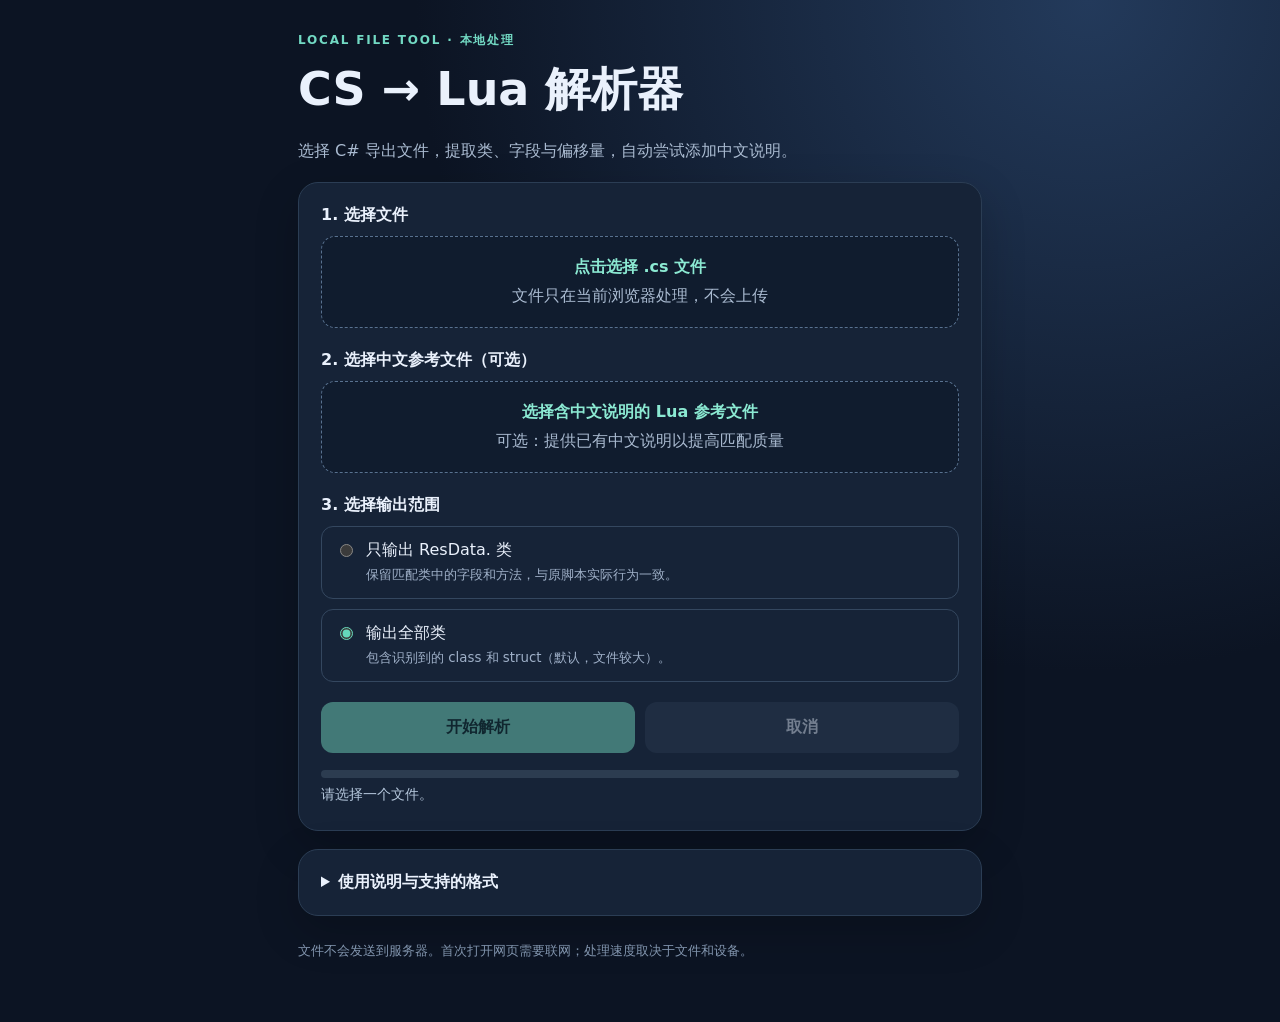
==== commit 67b0fa5c: "Fix struct field parsing and add automatic translation hints" ====
--- a/cs-lua-parser/index.html
+++ b/cs-lua-parser/index.html
@@ -1,24 +1,26 @@
 <!doctype html>
 <html lang="zh-CN"><head><meta charset="utf-8"><meta name="viewport" content="width=device-width,initial-scale=1"><meta name="theme-color" content="#111b2d"><title>CS → Lua 解析器</title><style>
 :root{font-family:system-ui,-apple-system,sans-serif;color:#eaf1fc;background:#0c1423;color-scheme:dark}*{box-sizing:border-box}body{margin:0;background:radial-gradient(circle at 85% 0%,#233a5b,#0c1423 45%);min-height:100vh}main{max-width:720px;margin:auto;padding:32px 18px 60px}.tag{color:#72d9c3;font-size:12px;letter-spacing:.15em;font-weight:700}h1{font-size:clamp(30px,7vw,46px);margin:10px 0}p{color:#aabbd1;line-height:1.7}.card{background:#162337;border:1px solid #2b3d54;border-radius:20px;padding:22px;margin-top:18px;box-shadow:0 15px 45px #0003}.label{display:block;font-weight:700;margin:0 0 10px}.filebox{display:block;border:1px dashed #58718f;border-radius:14px;padding:20px;text-align:center;cursor:pointer;background:#101c2e}.filebox strong{color:#8be9d2}.filebox span{display:block;color:#aabbd1;margin-top:8px;word-break:break-all}input[type=file]{position:absolute;width:1px;height:1px;opacity:0}.options{display:grid;gap:10px}.option{display:flex;gap:10px;align-items:flex-start;border:1px solid #34475f;border-radius:12px;padding:13px;cursor:pointer}.option small{display:block;color:#9fb0c8;margin-top:4px;line-height:1.5}input[type=radio]{accent-color:#65d9bc;margin-top:4px}button,.download{border:0;border-radius:12px;font-size:16px;font-weight:700;padding:15px 18px;cursor:pointer}button.primary,.download{background:#79e2c5;color:#092a27}button:disabled{opacity:.45;cursor:not-allowed}.actions{display:flex;gap:10px;margin-top:20px;flex-wrap:wrap}.actions>*{flex:1;text-align:center}.secondary{background:#2a3b51;color:#e4edfa}.download{text-decoration:none;display:none}.bar{height:8px;background:#2c3c50;border-radius:8px;overflow:hidden;margin:17px 0 8px}.fill{height:100%;width:0;background:#79e2c5;transition:width .1s}.status{font-size:14px;color:#b6c8dd;min-height:22px}.stats{display:flex;gap:10px;flex-wrap:wrap;color:#aabbd1;font-size:13px}.stats span{background:#223147;border-radius:8px;padding:8px 10px}.note{font-size:13px}footer{color:#8295ae;font-size:13px;margin-top:24px;line-height:1.7}details summary{cursor:pointer;font-weight:700}code{color:#a6e8d6}
-</style></head><body><main><div class="tag">LOCAL FILE TOOL · 本地处理</div><h1>CS → Lua 解析器</h1><p>选择 C# 导出文件，提取类、字段与偏移量，生成排版整齐、附中文字段说明的 Lua 文件。</p><section class="card"><label class="label" for="file">1. 选择文件</label><label class="filebox" for="file"><strong>点击选择 .cs 文件</strong><span id="filename">文件只在当前浏览器处理，不会上传</span></label><input id="file" type="file" accept=".cs,.txt,text/plain"><div style="margin-top:22px" class="label">2. 选择中文参考文件（可选）</div><label class="filebox" for="reference"><strong>选择含中文说明的 Lua 参考文件</strong><span id="refname">需要选择参考文件才能添加中文；仅在本机读取</span></label><input id="reference" type="file" accept=".lua,.bin,.txt,text/plain"><div style="margin-top:22px" class="label">3. 选择输出范围</div><div class="options"><label class="option"><input type="radio" name="mode" value="res" checked><span>只输出 ResData. 类<small>保留匹配类中的字段和方法，与原脚本实际行为一致。</small></span></label><label class="option"><input type="radio" name="mode" value="all"><span>输出全部类<small>包含所有匹配到的 public class 和 public struct。</small></span></label></div><div class="actions"><button id="start" class="primary" disabled>开始解析</button><button id="cancel" class="secondary" disabled>取消</button><a id="download" class="download" download="output.lua">下载 output.lua</a></div><div class="bar" role="progressbar" aria-label="解析进度" aria-valuemin="0" aria-valuemax="100" aria-valuenow="0"><div class="fill" id="fill"></div></div><div class="status" id="status" aria-live="polite">请选择一个文件。</div><div class="stats" id="stats"></div></section><section class="card"><details><summary>使用说明与支持的格式</summary><p>1. 选择手机里的 <code>.cs</code> 文件。<br>2. 选择输出范围并点击「开始解析」。<br>3. 如需中文说明，选择含中文的 Lua 参考文件。<br>4. 完成后点击「下载 output.lua」。</p><p>按照原脚本的规则识别 <code>public class</code> / <code>public struct</code>、<code>// Fields</code> 和 <code>// Methods</code>；成员行需要包含分号和 <code>//</code>，注释中需要有十六进制偏移量，如 <code>0x10</code>。这不是通用 C# 编译器。</p><p>选择参考文件后，字段中文说明根据参考文件中的名称匹配，优先匹配类名和字段名，其次使用含义唯一的字段名；不匹配时保留原文，说明仅供参考。中文写在注释中，不会改变原有数据。<br>同名字段或方法会生成重复的 Lua 键，读取 Lua 表时后者会覆盖前者。超大文件可能受到手机内存限制；建议处理时保持网页打开。</p></details></section><footer>文件不会发送到服务器。首次打开网页需要联网；处理速度取决于文件和设备。</footer></main>
+</style></head><body><main><div class="tag">LOCAL FILE TOOL · 本地处理</div><h1>CS → Lua 解析器</h1><p>选择 C# 导出文件，提取类、字段与偏移量，自动尝试添加中文说明。</p><section class="card"><label class="label" for="file">1. 选择文件</label><label class="filebox" for="file"><strong>点击选择 .cs 文件</strong><span id="filename">文件只在当前浏览器处理，不会上传</span></label><input id="file" type="file" accept=".cs,.txt,text/plain"><div style="margin-top:22px" class="label">2. 选择中文参考文件（可选）</div><label class="filebox" for="reference"><strong>选择含中文说明的 Lua 参考文件</strong><span id="refname">可选：提供已有中文说明以提高匹配质量</span></label><input id="reference" type="file" accept=".lua,.bin,.txt,text/plain"><div style="margin-top:22px" class="label">3. 选择输出范围</div><div class="options"><label class="option"><input type="radio" name="mode" value="res"><span>只输出 ResData. 类<small>保留匹配类中的字段和方法，与原脚本实际行为一致。</small></span></label><label class="option"><input type="radio" name="mode" value="all" checked><span>输出全部类<small>包含识别到的 class 和 struct（默认，文件较大）。</small></span></label></div><div class="actions"><button id="start" class="primary" disabled>开始解析</button><button id="cancel" class="secondary" disabled>取消</button><a id="download" class="download" download="output.lua">下载 output.lua</a></div><div class="bar" role="progressbar" aria-label="解析进度" aria-valuemin="0" aria-valuemax="100" aria-valuenow="0"><div class="fill" id="fill"></div></div><div class="status" id="status" aria-live="polite">请选择一个文件。</div><div class="stats" id="stats"></div></section><section class="card"><details><summary>使用说明与支持的格式</summary><p>1. 选择手机里的 <code>.cs</code> 文件。<br>2. 选择输出范围并点击「开始解析」。<br>3. 如需中文说明，选择含中文的 Lua 参考文件。<br>4. 完成后点击「下载 output.lua」。</p><p>按照原脚本的规则识别 <code>public class</code> / <code>public struct</code>、<code>// Fields</code> 和 <code>// Methods</code>；成员行需要包含分号和 <code>//</code>，注释中需要有十六进制偏移量，如 <code>0x10</code>。这不是通用 C# 编译器。</p><p>程序会尝试按照英文名称拆词添加中文，仅作为猜测；选择参考文件后，优先根据参考文件中的名称匹配，优先匹配类名和字段名，其次使用含义唯一的字段名；词语无法识别时保留原文，说明仅供参考。中文写在注释中，不会改变原有数据。<br>同名字段或方法会生成重复的 Lua 键，读取 Lua 表时后者会覆盖前者。超大文件可能受到手机内存限制；建议处理时保持网页打开。</p></details></section><footer>文件不会发送到服务器。首次打开网页需要联网；处理速度取决于文件和设备。</footer></main>
 <script id="worker-code" type="text/plain">
 self.onmessage=async ({data:{file,mode,translations}})=>{try{
  const start=performance.now(), decoder=new TextDecoder('utf-8'), chunkSize=1024*1024;
- let output=['result = {\n'], buffer='', position=0, current='', section='', hadFields=false, hadMethods=false, classes=0,fields=0,methods=0,lines=0,translated=0,namespace='';
+ let output={parts:[],pending:['result = {\n'],push(...v){this.pending.push(v.join(''));if(this.pending.length>=4096){this.parts.push(this.pending.join(''));this.pending=[]}},finish(){if(this.pending.length)this.parts.push(this.pending.join(''));return this.parts}}, buffer='', position=0, current='', section='', hadFields=false, hadMethods=false, classes=0,fields=0,methods=0,lines=0,translated=0,automatic=0,namespace='';
  const quote=s=>'"'+s.replace(/\\/g,'\\\\').replace(/"/g,'\\"').replace(/\r/g,'\\r').replace(/\n/g,'\\n').replace(/\t/g,'\\t')+'"';
+ const vocab={id:'ID',type:'类型',name:'名称',value:'值',count:'数量',num:'数量',number:'数量',index:'索引',key:'键',time:'时间',duration:'持续时间',level:'等级',skill:'技能',hero:'英雄',actor:'角色',player:'玩家',target:'目标',source:'来源',item:'物品',reward:'奖励',config:'配置',cfg:'配置',data:'数据',info:'信息',state:'状态',status:'状态',flag:'标记',is:'是否',enable:'启用',enabled:'已启用',can:'可',max:'最大',min:'最小',limit:'限制',rate:'比率',speed:'速度',size:'大小',length:'长度',width:'宽度',height:'高度',position:'位置',pos:'位置',x:'X',y:'Y',z:'Z',hp:'生命值',mp:'法力值',attack:'攻击',defense:'防御',damage:'伤害',range:'范围',radius:'半径',probability:'概率',cost:'消耗',price:'价格',list:'列表',group:'分组',team:'队伍',camp:'阵营',path:'路径',text:'文本',content:'内容',title:'标题',desc:'描述',description:'描述',icon:'图标',image:'图片',anim:'动画',loop:'循环',dialog:'对话',style:'样式',fade:'淡入淡出',in:'进入',out:'退出',use:'使用',show:'显示',hide:'隐藏',open:'开启',close:'关闭',start:'开始',end:'结束',total:'总',current:'当前',base:'基础',add:'增加',cool:'冷却',cd:'冷却',param:'参数',string:'字符串',event:'事件',map:'地图',game:'游戏',battle:'战斗',trigger:'触发',effect:'效果',sound:'声音',monster:'怪物',scene:'场景',slot:'槽位',result:'结果'};
+ function guess(name){let raw=name.replace(/^(?:strId|dw|sz|[iubf])(?=[A-Z])/,'');let pieces=raw.replace(/([a-z0-9])([A-Z])/g,'$1 $2').replace(/([A-Z])([A-Z][a-z])/g,'$1 $2').split(/[_\s]+/).filter(Boolean);if(!pieces.length)return '';let result=[];for(const piece of pieces){let m=piece.match(/^([A-Za-z]+)([0-9]*)$/);if(!m||!Object.prototype.hasOwnProperty.call(vocab,m[1].toLowerCase()))return '';result.push(vocab[m[1].toLowerCase()]+m[2])}return result.join('');}
  function endClass(){if(!current)return;if(section)output.push('        },\n');if(!hadFields)output.push('        Fields = {},\n');if(!hadMethods)output.push('        Methods = {},\n');output.push('    },\n');current='';section='';}
- function line(s){lines++; const ns=s.match(/^\s*\/\/\s*Namespace:\s*(.*?)\s*$/);if(ns){namespace=ns[1];return}const declaration=s.match(/^\s*(?:\[[^\]]+\]\s*)*(?:(?:public|private|protected|internal|abstract|sealed|static|partial|readonly|unsafe|new|ref)\s+)*(class|struct)\s+([^\s:{]+)/);if(declaration){endClass();let name=declaration[2];current=name.includes('.')||!namespace?name:namespace+'.'+name;section='';hadFields=false;hadMethods=false;if(mode==='res'&&!current.startsWith('ResData.'))current='';if(current){classes++;output.push('    [',quote(current),'] = {\n');}}
+ function line(s){lines++; const ns=s.match(/^\s*\/\/\s*Namespace:\s*(.*?)\s*$/);if(ns){namespace=ns[1];return}const declaration=!/[;()]/.test(s)&&s.match(/^\s*(?:\[[^\]]+\]\s*)*(?:(?:public|private|protected|internal|abstract|sealed|static|partial|readonly|unsafe|new|ref)\s+)*(class|struct|enum|interface)\s+([^\s:{]+)/);if(declaration){endClass();if(declaration[1]==='enum'||declaration[1]==='interface')return;let name=declaration[2];current=name.includes('.')||!namespace?name:namespace+'.'+name;section='';hadFields=false;hadMethods=false;if(mode==='res'&&!current.startsWith('ResData.'))current='';if(current){classes++;output.push('    [',quote(current),'] = {\n');}}
  if(s.includes('// Fields')&&current){if(section==='methods')output.push('        },\n');section='fields';hadFields=true;output.push('        Fields = {\n');}
  if(s.includes('// Methods')&&current){if(section==='fields')output.push('        },\n');section='methods';hadMethods=true;output.push('        Methods = {\n');}
- if(!current||!section||!/;\s*\/\//.test(s))return;let semi=s.indexOf(';'),comment=s.indexOf('//');if(semi<0||comment<0)return;let m=s.slice(comment).match(/0x[0-9a-fA-F]+/);if(!m)return;let decl=s.slice(0,semi).trim();if(section==='fields'){decl=decl.replace(/\s*=.*$/, '').trim();let p=decl.split(/\s+/),name=p.pop();let type=decl.replace(/\s*[^\s]+$/,'').replace(/^(public|private|protected|internal)\s+/,'').trim();if(name){fields++;let className=current.split('.').pop(), direct=(translations.classes[className]||{})[name], fallback=translations.unique[name], translation=direct||fallback;if(translation)translated++;output.push('            [',quote(name),'] = {\n                offset = ',m[0],',\n                type = ',quote(type),',\n            },',translation?' -- '+translation.replace(/[\r\n]/g,' '):'', '\n');}}else{let idx=decl.indexOf('('),name;if(idx>=0){let p=decl.slice(0,idx).split(/\s+/);name=p[p.length-1];}else name=(decl.match(/[a-zA-Z0-9_]+/)||[])[0];if(name){methods++;output.push('            [',quote(name),'] = {\n                offset = ',m[0],',\n                signature = ',quote(decl),',\n            },\n');}} }
+ if(!current||!section||!/;\s*\/\//.test(s))return;let semi=s.indexOf(';'),comment=s.indexOf('//');if(semi<0||comment<0)return;let m=s.slice(comment).match(/0x[0-9a-fA-F]+/);if(!m)return;let decl=s.slice(0,semi).trim();if(section==='fields'){decl=decl.replace(/\s*=.*$/, '').trim();let p=decl.split(/\s+/),name=p.pop();let type=decl.replace(/\s*[^\s]+$/,'').replace(/^(public|private|protected|internal)\s+/,'').trim();if(name){fields++;let className=current.split('.').pop(), classDict=Object.prototype.hasOwnProperty.call(translations.classes,className)?translations.classes[className]:{}, direct=Object.prototype.hasOwnProperty.call(classDict,name)?classDict[name]:'', fallback=Object.prototype.hasOwnProperty.call(translations.unique,name)?translations.unique[name]:'', translation=direct||fallback;if(translation)translated++;else {translation=guess(name);if(translation){translated++;automatic++;translation='自动猜测：'+translation}}output.push('            [',quote(name),'] = {\n                offset = ',m[0],',\n                type = ',quote(type),',\n            },',translation?' -- '+translation.replace(/[\r\n]/g,' '):'', '\n');}}else{let idx=decl.indexOf('('),name;if(idx>=0){let p=decl.slice(0,idx).split(/\s+/);name=p[p.length-1];}else name=(decl.match(/[a-zA-Z0-9_]+/)||[])[0];if(name){methods++;output.push('            [',quote(name),'] = {\n                offset = ',m[0],',\n                signature = ',quote(decl),',\n            },\n');}} }
  while(position<file.size){let end=Math.min(position+chunkSize,file.size);buffer+=decoder.decode(await file.slice(position,end).arrayBuffer(),{stream:end<file.size});position=end;let startIndex=0,idx;while((idx=buffer.indexOf('\n',startIndex))!==-1){let row=buffer.slice(startIndex,idx);if(row.endsWith('\r'))row=row.slice(0,-1);line(row);startIndex=idx+1;}buffer=buffer.slice(startIndex);self.postMessage({type:'progress',percent:Math.floor(position/file.size*100)});}
- if(buffer)line(buffer.endsWith('\r')?buffer.slice(0,-1):buffer);endClass();output.push('}\n');const blob=new Blob(output,{type:'text/plain;charset=utf-8'});self.postMessage({type:'done',blob,classes,fields,methods,lines,translated,seconds:((performance.now()-start)/1000).toFixed(2)});
+ if(buffer)line(buffer.endsWith('\r')?buffer.slice(0,-1):buffer);endClass();output.push('}\n');const blob=new Blob(output.finish(),{type:'text/plain;charset=utf-8'});self.postMessage({type:'done',blob,classes,fields,methods,lines,translated,automatic,seconds:((performance.now()-start)/1000).toFixed(2)});
  }catch(e){self.postMessage({type:'error',message:e.message||String(e)});}};
 </script><script>
 const file=document.querySelector('#file'),start=document.querySelector('#start'),cancel=document.querySelector('#cancel'),download=document.querySelector('#download'),status=document.querySelector('#status'),fill=document.querySelector('#fill'),bar=document.querySelector('[role=progressbar]'),stats=document.querySelector('#stats');let worker=null,url=null,translations={classes:{},unique:{}};const reference=document.querySelector('#reference');
 function progress(n){fill.style.width=n+'%';bar.setAttribute('aria-valuenow',n)}function resetDownload(){if(url)URL.revokeObjectURL(url);url=null;download.removeAttribute('href');download.style.display='none'}function stop(){reference.disabled=false;if(worker){worker.terminate();worker=null}cancel.disabled=true;start.disabled=!file.files.length;file.disabled=false;document.querySelectorAll('[name=mode]').forEach(e=>e.disabled=false)}
 file.addEventListener('change',()=>{resetDownload();stats.textContent='';progress(0);let f=file.files[0];document.querySelector('#filename').textContent=f?f.name+' · '+(f.size/1024/1024).toFixed(2)+' MB':'文件只在当前浏览器处理，不会上传';start.disabled=!f;status.textContent=f?'文件已就绪。':'请选择一个文件。'});
-reference.addEventListener('change',async()=>{const f=reference.files[0];translations={classes:{},unique:{}};document.querySelector('#refname').textContent=f?'正在读取 '+f.name+'…':'需要选择参考文件才能添加中文；仅在本机读取';if(!f)return;start.disabled=true;try{const text=await f.text(), candidates=Object.create(null);let cls='';for(const line of text.split(/\r?\n/)){let c=line.match(/^\s*\['([^']+)'\] = \{\s*-- table\(/);if(c&&!line.startsWith('\t\t'))cls=c[1];let m=line.match(/\['name'\] = '([^']*)'/);if(!m)continue;let parts=m[1].split('\\n');if(parts.length<2||!/[\u4e00-\u9fff]/.test(parts[1]))continue;let words=parts[0].trim().split(/\s+/),name=words[words.length-1],zh=parts[1];if(!name||!zh)continue;(translations.classes[cls]??=Object.create(null))[name]=zh;(candidates[name]??=new Set()).add(zh)}for(const [name,values] of Object.entries(candidates))if(values.size===1)translations.unique[name]=[...values][0];document.querySelector('#refname').textContent=f.name+' · 已加载 '+Object.keys(translations.unique).length+' 条不冲突字段说明';}catch(e){document.querySelector('#refname').textContent='参考文件读取失败：'+e.message}finally{start.disabled=!file.files.length}});
-start.onclick=()=>{let f=file.files[0];if(!f)return;resetDownload();stats.textContent='';progress(0);start.disabled=true;cancel.disabled=false;file.disabled=true;reference.disabled=true;document.querySelectorAll('[name=mode]').forEach(e=>e.disabled=true);status.textContent='正在本机解析，请保持页面打开…';let blob=new Blob([document.querySelector('#worker-code').textContent],{type:'text/javascript'}),workerUrl=URL.createObjectURL(blob);worker=new Worker(workerUrl);URL.revokeObjectURL(workerUrl);worker.onmessage=({data:d})=>{if(d.type==='progress'){progress(d.percent);status.textContent='正在解析：'+d.percent+'%';}else if(d.type==='done'){progress(100);url=URL.createObjectURL(d.blob);download.href=url;download.style.display='block';status.textContent=d.classes?'解析完成，可以下载。':'解析完成，但没有匹配到类。请检查筛选模式和文件格式。';for(const s of ['类 '+d.classes,'字段 '+d.fields,'方法 '+d.methods,'已翻译字段 '+d.translated,'耗时 '+d.seconds+' 秒']){let el=document.createElement('span');el.textContent=s;stats.appendChild(el)}stop()}else if(d.type==='error'){status.textContent='解析失败：'+d.message;stop()}};worker.onerror=()=>{status.textContent='解析失败，请尝试更小的文件或更换浏览器。';stop()};worker.postMessage({file:f,mode:document.querySelector('[name=mode]:checked').value,translations});};cancel.onclick=()=>{stop();progress(0);status.textContent='已取消解析。'};
+reference.addEventListener('change',async()=>{const f=reference.files[0];translations={classes:{},unique:{}};document.querySelector('#refname').textContent=f?'正在读取 '+f.name+'…':'可选：提供已有中文说明以提高匹配质量';if(!f)return;start.disabled=true;try{const text=await f.text(), candidates=Object.create(null);let cls='';for(const line of text.split(/\r?\n/)){let c=line.match(/^\s*\['([^']+)'\] = \{\s*-- table\(/);if(c&&!line.startsWith('\t\t'))cls=c[1];let m=line.match(/\['name'\] = '([^']*)'/);if(!m)continue;let parts=m[1].split('\\n');if(parts.length<2||!/[\u4e00-\u9fff]/.test(parts[1]))continue;let words=parts[0].trim().split(/\s+/),name=words[words.length-1],zh=parts[1];if(!name||!zh)continue;(translations.classes[cls]??=Object.create(null))[name]=zh;(candidates[name]??=new Set()).add(zh)}for(const [name,values] of Object.entries(candidates))if(values.size===1)translations.unique[name]=[...values][0];document.querySelector('#refname').textContent=f.name+' · 已加载 '+Object.keys(translations.unique).length+' 条不冲突字段说明';}catch(e){document.querySelector('#refname').textContent='参考文件读取失败：'+e.message}finally{start.disabled=!file.files.length}});
+start.onclick=()=>{let f=file.files[0];if(!f)return;resetDownload();stats.textContent='';progress(0);start.disabled=true;cancel.disabled=false;file.disabled=true;reference.disabled=true;document.querySelectorAll('[name=mode]').forEach(e=>e.disabled=true);status.textContent='正在本机解析，请保持页面打开…';let blob=new Blob([document.querySelector('#worker-code').textContent],{type:'text/javascript'}),workerUrl=URL.createObjectURL(blob);worker=new Worker(workerUrl);URL.revokeObjectURL(workerUrl);worker.onmessage=({data:d})=>{if(d.type==='progress'){progress(d.percent);status.textContent='正在解析：'+d.percent+'%';}else if(d.type==='done'){progress(100);url=URL.createObjectURL(d.blob);download.href=url;download.style.display='block';status.textContent=d.classes?'解析完成，可以下载。':'解析完成，但没有匹配到类。请检查筛选模式和文件格式。';for(const s of ['类 '+d.classes,'字段 '+d.fields,'方法 '+d.methods,'有中文说明 '+d.translated,'其中自动猜测 '+d.automatic,'耗时 '+d.seconds+' 秒']){let el=document.createElement('span');el.textContent=s;stats.appendChild(el)}stop()}else if(d.type==='error'){status.textContent='解析失败：'+d.message;stop()}};worker.onerror=()=>{status.textContent='解析失败，请尝试更小的文件或更换浏览器。';stop()};worker.postMessage({file:f,mode:document.querySelector('[name=mode]:checked').value,translations});};cancel.onclick=()=>{stop();progress(0);status.textContent='已取消解析。'};
 </script></body></html>
